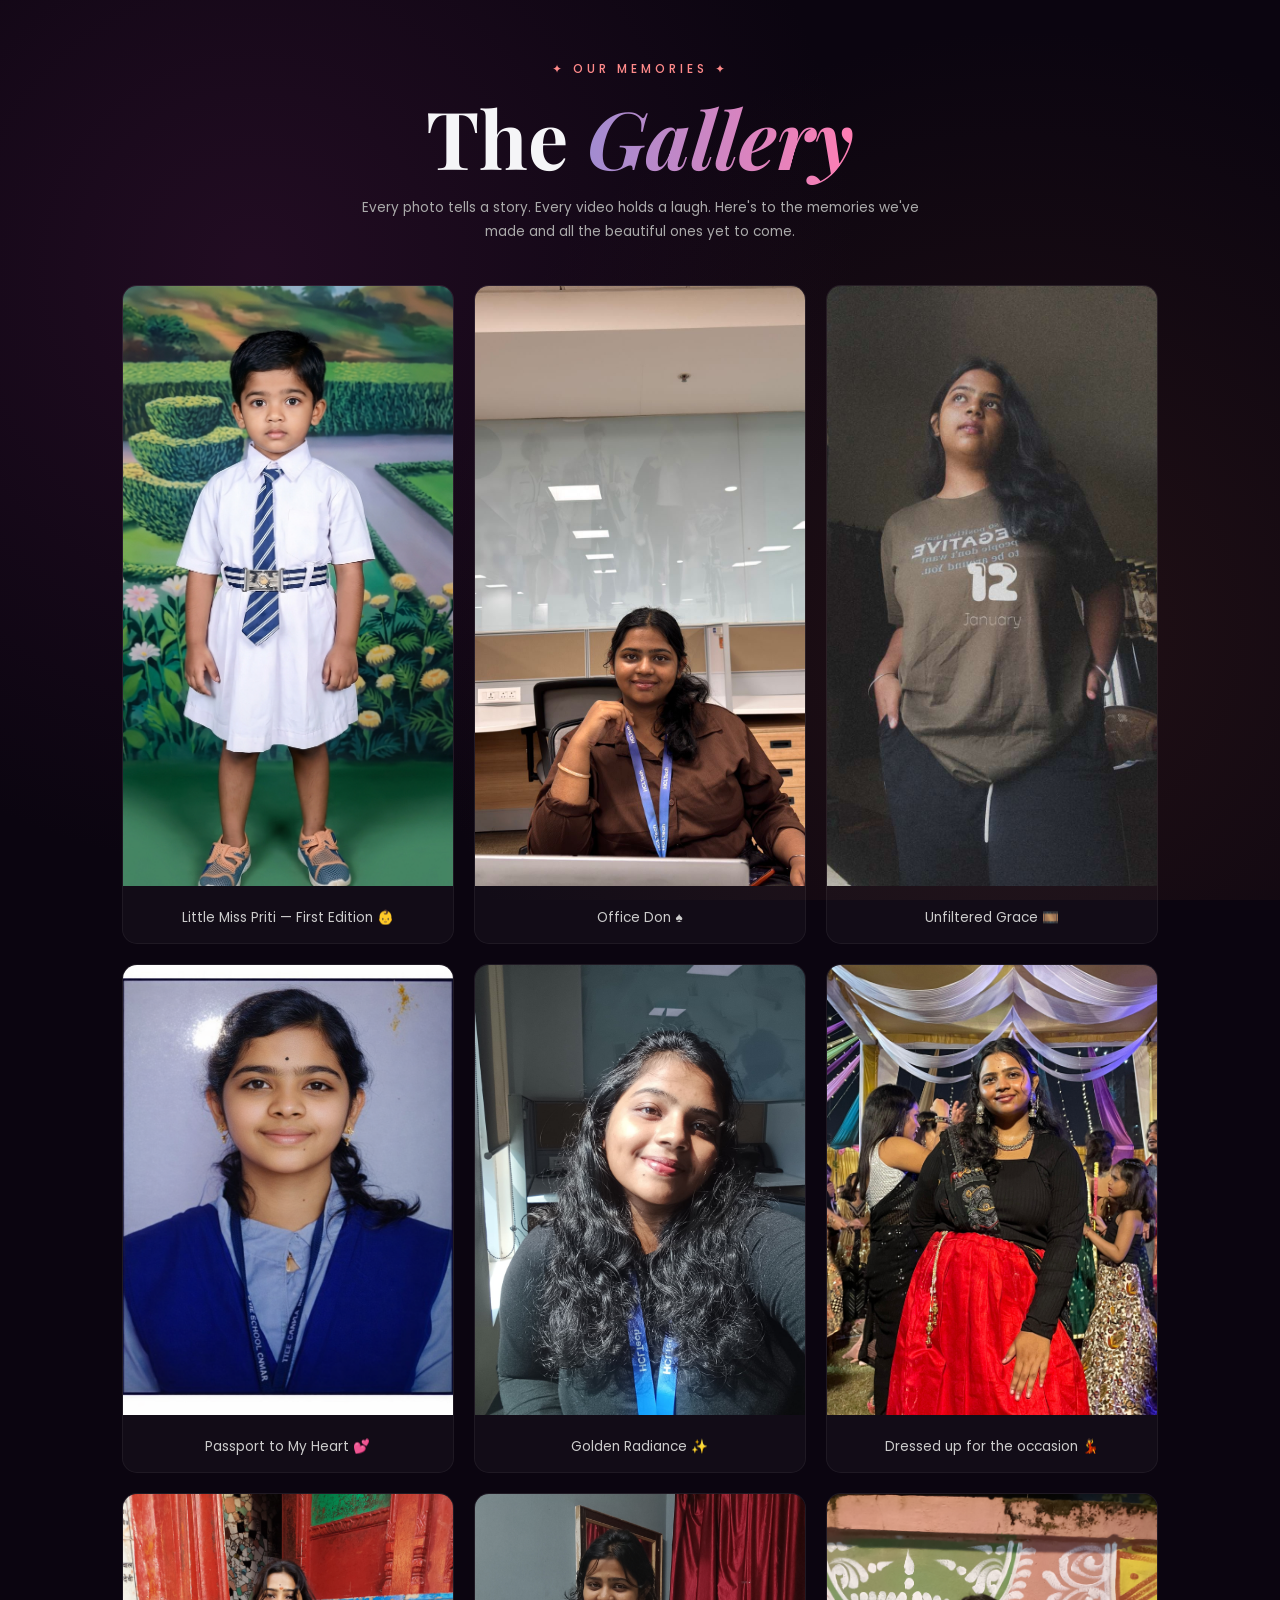
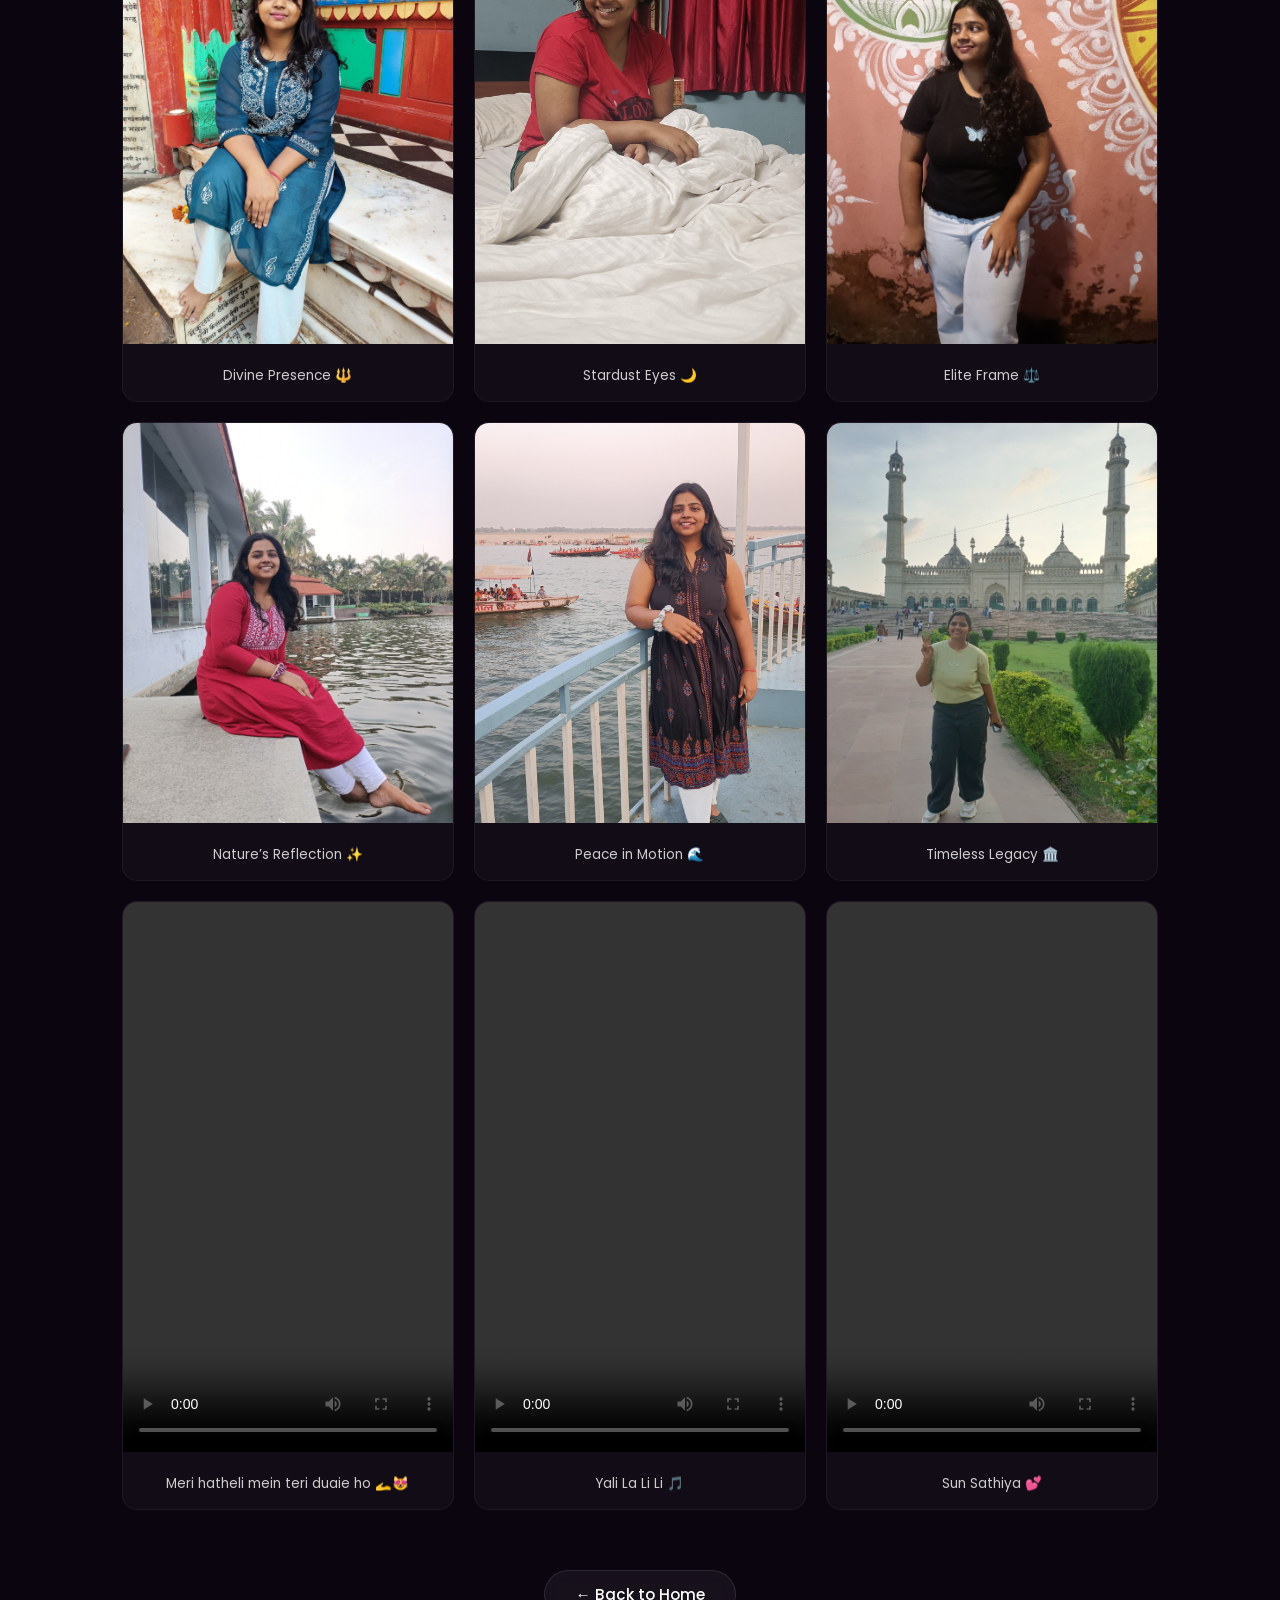
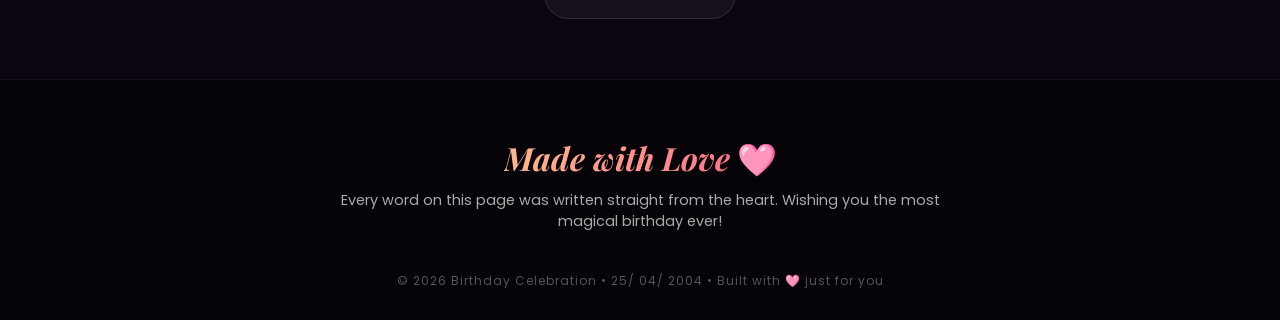
==== gallery.html @ d747f532 "Add files via upload Initial gallery upload ." ====
<!DOCTYPE html>
<html lang="en">
<head>
    <meta charset="UTF-8">
    <meta name="viewport" content="width=device-width, initial-scale=1.0">
    <title>The Gallery</title>
    <link rel="stylesheet" href="style.css">
</head>
<body>
    <!-- <div id="particle-container"></div> -->

    <main class="content-wrapper">
        <p class="overline">✦ OUR MEMORIES ✦</p>
        
        <h1 style="font-size: clamp(3.5rem, 10vw, 5rem); margin-bottom: 15px;">
            The <span class="text-purple-pink" style="font-style: italic;">Gallery</span>
        </h1>
        
        <p style="color: #aaa; text-align: center; max-width: 600px; font-size: 0.85rem; line-height: 1.8;">
            Every photo tells a story. Every video holds a laugh. Here's to the memories we've made and all the beautiful ones yet to come.
        </p>

        <div class="gallery-grid">
            <!-- 1st card -->
            <div class="media-card"><img src="media/Childhood_portrait.png" alt="Best moments" style="width: 100%; height: 600px; object-fit: cover;"><div class="media-caption">Little Miss Priti — First Edition 👶</div></div>

            <!-- 3rd card  -->
            <div class="media-card"><img src="media/IMG-1.jpg" alt="Best moments" style="width: 100%; height: 600px; object-fit: cover;"><div class="media-caption">Office Don ♠️</div></div>

            <!-- 12th card  -->
            <div class="media-card"><img src="media/IMG-10.jpg" alt="Best moments" style="width: 100%; height: 600px; object-fit: cover;"><div class="media-caption">Unfiltered Grace 🎞️</div></div>
              
            <!-- 2nd card  -->
            <div class="media-card"><img src="media/priti_passport_size.png" alt="Best moments" style="width: 100%; height: 450px; object-fit: cover;"><div class="media-caption">Passport to My Heart 💕</div></div>
            <!-- 5th card  -->
            <div class="media-card"><img src="media/IMG-3.jpg" alt="Best moments" style="width: 100%; height: 450px; object-fit: cover;"><div class="media-caption">Golden Radiance ✨</div></div>
            <!-- 6th card  -->
            <div class="media-card"><img src="media/IMG-4.jpg" alt="Best moments" style="width: 100%; height: 450px; object-fit: cover;"><div class="media-caption">Dressed up for the occasion 💃</div></div>



            <!-- 4th card  -->
            <div class="media-card"><img src="media/IMG-2.jpg" alt="Best moments" style="width: 100%; height: 450px; object-fit: cover;"><div class="media-caption">Divine Presence 🔱</div></div>
            <!-- 9th card  -->
            <div class="media-card"><img src="media/IMG-7.jpg" alt="Best moments" style="width: 100%; height: 450px; object-fit: cover;"><div class="media-caption">Stardust Eyes 🌙</div></div>
            <!--11th card  -->
            <div class="media-card"><img src="media/IMG-9.jpg" alt="Best moments" style="width: 100%; height: 450px; object-fit: cover;"><div class="media-caption">Elite Frame ⚖️</div></div>

            

            <!-- 7th card  -->
            <div class="media-card"><img src="media/IMG-5.jpg" alt="Best moments" style="width: 100%; height: 400px; object-fit: cover;"><div class="media-caption">Nature’s Reflection ✨</div></div>
            <!-- 8th card  -->
            <div class="media-card"><img src="media/IMG-6.jpg" alt="Best moments" style="width: 100%; height: 400px; object-fit: cover;"><div class="media-caption">Peace in Motion 🌊</div></div>
            <!-- 10th card  -->
            <div class="media-card"><img src="media/IMG-8.jpg" alt="Best moments" style="width: 100%; height: 400px; object-fit: cover;"><div class="media-caption">Timeless Legacy 🏛️</div></div>

            

            

            <!-- 13th card  -->
        <div class="media-card">
            <video controls style="width: 100%; height: 550px; object-fit: cover;">
            <source src="media/video_1.mp4" type="video/mp4">
                    Your browser does not support the video tag.
            </video>
            <div class="media-caption">Meri hatheli mein teri duaie ho 🫴😻</div></div> 

            <!-- 14th card  -->
            <div class="media-card">
            <video controls style="width: 100%; height: 550px; object-fit: cover;">
            <source src="media/video_2.mp4" type="video/mp4">
                    Your browser does not support the video tag.
            </video>
            <div class="media-caption">Yali La Li Li 🎵</div></div> 

            <!-- 15th card  -->
            <div class="media-card">
            <video controls style="width: 100%; height: 550px; object-fit: cover;">
            <source src="media/video_3.mp4" type="video/mp4">
                    Your browser does not support the video tag.
            </video>
            <div class="media-caption"> Sun Sathiya 💕</div></div> 

        </div>
        
        <a href="index.html" class="btn btn-secondary" style="margin-top: 60px;">← Back to Home</a>
    </main>

    <footer>
        <h2 style="font-size: 2rem; margin-bottom: 15px;"><span class="text-peach-pink" style="font-style: italic;">Made with Love</span> 🩷</h2>
        <p style="font-size: 0.9rem; color: #aaa; margin-bottom: 30px; max-width: 600px; margin-left: auto; margin-right: auto;">Every word on this page was written straight from the heart. Wishing you the most magical birthday ever!</p>
        <!-- <div class="button-group" style="margin-top: 0;">
            <a href="#" class="btn btn-primary-purple">📧 Send a Message</a>
            <a href="#" class="btn btn-secondary" style="color: var(--accent-yellow);">💬 WhatsApp Me</a>
        </div> -->
        <p style="margin-top: 40px; font-size: 0.75rem; color: #555; letter-spacing: 1px;">© 2026 Birthday Celebration • 25/ 04/ 2004 • Built with 🩷 just for you </p>
    </footer>

    <script src="script.js"></script>
</body>
</html>
---- style.css ----
@import url('https://fonts.googleapis.com/css2?family=Playfair+Display:ital,wght@0,600;0,700;1,600;1,700&family=Poppins:wght@300;400;500;600&display=swap');

:root {
    --bg-dark: #0b0510;
    --text-light: #f5f5f7;
    --gradient-peach-pink: linear-gradient(to right, #ffb88c, #ff758c);
    --gradient-purple-pink: linear-gradient(to right, #a18cd1, #ff7eb3);
    --accent-yellow: #f6c90e;
}

* { margin: 0; padding: 0; box-sizing: border-box; }

body {
    font-family: 'Poppins', sans-serif;
    background-color: var(--bg-dark);
    /* The subtle glowing background from your screenshot */
    background-image: 
        radial-gradient(circle at 20% 30%, rgba(68, 23, 62, 0.4) 0%, transparent 50%),
        radial-gradient(circle at 80% 70%, rgba(85, 43, 33, 0.3) 0%, transparent 50%);
    background-attachment: fixed;
    color: var(--text-light);
    overflow-x: hidden;
    min-height: 100vh;
    display: flex;
    flex-direction: column;
    
}

/* --- TYPOGRAPHY --- */
h1, h2 { font-family: 'Playfair Display', serif; text-align: center; line-height: 1.1; }

.text-peach-pink {
    background: var(--gradient-peach-pink);
    -webkit-background-clip: text;
    -webkit-text-fill-color: transparent;
}

.text-purple-pink {
    background: var(--gradient-purple-pink);
    -webkit-background-clip: text;
    -webkit-text-fill-color: transparent;
}

.gugu {
    background: var(--gradient-purple-pink);
    -webkit-background-clip: text;
    -webkit-text-fill-color: transparent;
    font-family:'Playfair Display';
    font-size:2.55rem;
}

.overline {
    font-size: 0.75rem;
    letter-spacing: 4px;
    color: #ff8a8a;
    text-transform: uppercase;
    margin-bottom: 15px;
    text-align: center;
    font-weight: 500;
}

/* --- PARTICLES --- */
#particle-container {
    position: fixed; top: 0; left: 0; width: 100%; height: 100%;
    pointer-events: none; z-index: 0; overflow: hidden;
}
.particle { position: absolute; opacity: 0; animation: floatUp 10s linear infinite; }
@keyframes floatUp {
    0% { transform: translateY(100vh) rotate(0deg); opacity: 0; }
    10% { opacity: 0.6; }
    90% { opacity: 0.6; }
    100% { transform: translateY(-10vh) rotate(360deg); opacity: 0; }
}


/* --- CONTENT --- */
.content-wrapper { position: relative; z-index: 10; flex: 1; display: flex; flex-direction: column; align-items: center; padding: 60px 5%; }

/* --- BUTTONS --- */
.button-group { display: flex; gap: 20px; justify-content: center; margin-top: 30px; flex-wrap: wrap; }
.btn {
    padding: 12px 30px; border-radius: 50px; text-decoration: none; font-weight: 500; font-size: 0.95rem; color: white;
    transition: transform 0.3s, box-shadow 0.3s; border: 1px solid rgba(255,255,255,0.1); display: flex; align-items: center; gap: 8px; cursor: pointer;
}
.btn-primary { background: var(--gradient-peach-pink); color: white; border: none; font-weight: 600; }
.btn-primary-purple { background: var(--gradient-purple-pink); color: white; border: none; font-weight: 600; }
.btn-secondary { background: rgba(255,255,255,0.05); backdrop-filter: blur(10px); }
.btn:hover { transform: translateY(-3px); box-shadow: 0 10px 20px rgba(0,0,0,0.3); }

/* --- WISHES QUOTE & CARDS --- */
.quote-box {
    background: linear-gradient(135deg, #2a1139, #1a0b2e);
    padding: 40px; border-radius: 15px; max-width: 800px; text-align: center; margin: 40px 0;
    border: 1px solid rgba(161, 140, 209, 0.15); font-family: 'Playfair Display', serif; font-style: italic; font-size: 1.3rem; line-height: 1.6;
}

.wishes-grid { display: grid; grid-template-columns: repeat(auto-fit, minmax(280px, 1fr)); gap: 20px; width: 100%; max-width: 1000px; }
.wish-card { padding: 30px; border-radius: 15px; color: #fff; transition: 0.4s; position: relative; overflow: hidden; cursor: default; }
.wish-card:hover { transform: translateY(-10px) scale(1.02); box-shadow: 0 15px 30px rgba(0,0,0,0.5); z-index: 2; }
.wish-card h3 { font-family: 'Playfair Display', serif; margin-bottom: 12px; font-size: 1.25rem; font-style: italic;}
.wish-card p { font-size: 0.85rem; opacity: 0.9; line-height: 1.6; }
.card-number { position: absolute; top: 15px; right: 20px; font-size: 3rem; font-weight: bold; opacity: 0.15; font-family: 'Playfair Display', serif; }

/* Exact Solid Colors for Cards from your image */
.card-1 { background: #ff5e7e; } /* Pink */
.card-2 { background: #ffb703; } /* Yellow */
.card-3 { background: #8338ec; } /* Purple */
.card-4 { background: #00b4d8; } /* Cyan */
.card-5 { background: #3a86ff; } /* Blue */
.card-6 { background: #fb0707a6; } /* Orange */

/* --- GALLERY --- */
/* .gallery-grid { display: grid; grid-template-columns: repeat(3,1fr); gap: 20px; width: 100%; max-width: 1200px; margin-top: 40px; } */

.gallery-grid{ display: grid; grid-template-columns: repeat(3,1fr); gap: 20px;margin-top: 40px; width: 90%;}
/* .gallery-grid{ display: flex; flex-wrap: wrap; justify-content: space-around;  margin-top: 20px;} */

@media(max-width : 600px) { 
    .gallery-grid{
        grid-template-columns: repeat(1 ,1fr);
    }
}
.media-card { background: rgba(255,255,255,0.03); border: 1px solid rgba(255,255,255,0.05); border-radius: 15px; overflow: hidden; transition: transform 0.3s; }
.media-card:hover { transform: translateY(-10px); border-color: rgba(255,138,138,0.5); }
.media-placeholder { width: 100%; height: 250px; background: rgba(0,0,0,0.5); display: flex; justify-content: center; align-items: center; color: #666; text-align: center; font-size: 0.9rem;}
.media-caption { padding: 15px; text-align: center; font-size: 0.85rem; color: #ccc; }

/* --- FOOTER --- */
footer { text-align: center; padding: 60px 20px 30px; background-color: #050208; border-top: 1px solid rgba(255,255,255,0.05); position: relative; z-index: 10; }





/* This target devices with a screen width of 600px or less (most phones) */
@media (max-width: 600px) {
    
    .media-card {
        margin-bottom: 20px; /* Adds space between cards when they stack */
    }

    .media-card img,
    .media-card video {
        /* We use !important to override the 600px height you set in the HTML */
        height: 400px !important; 
        width: 100% !important;
        object-fit: cover;
    }

    .media-caption {
        font-size: 0.85rem; /* Makes text slightly smaller for phone screens */
        padding: 10px;
    }
}
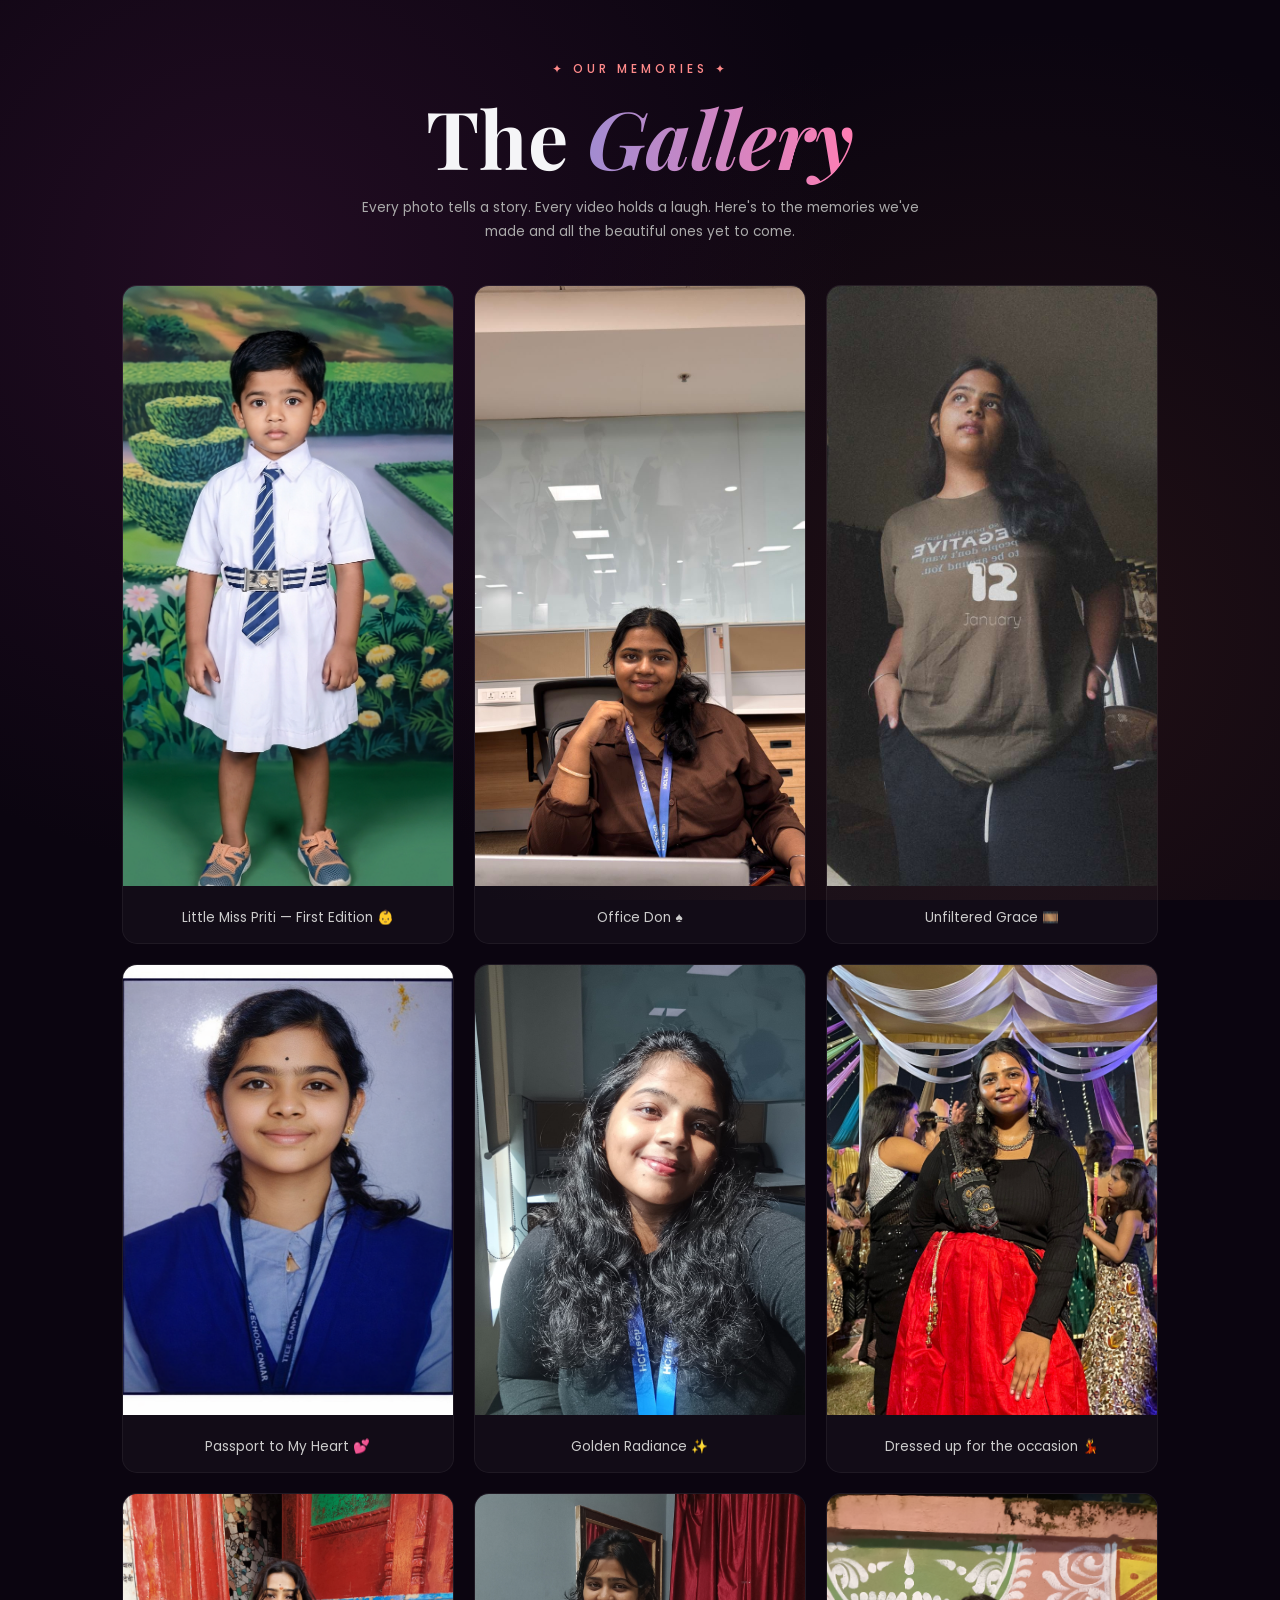
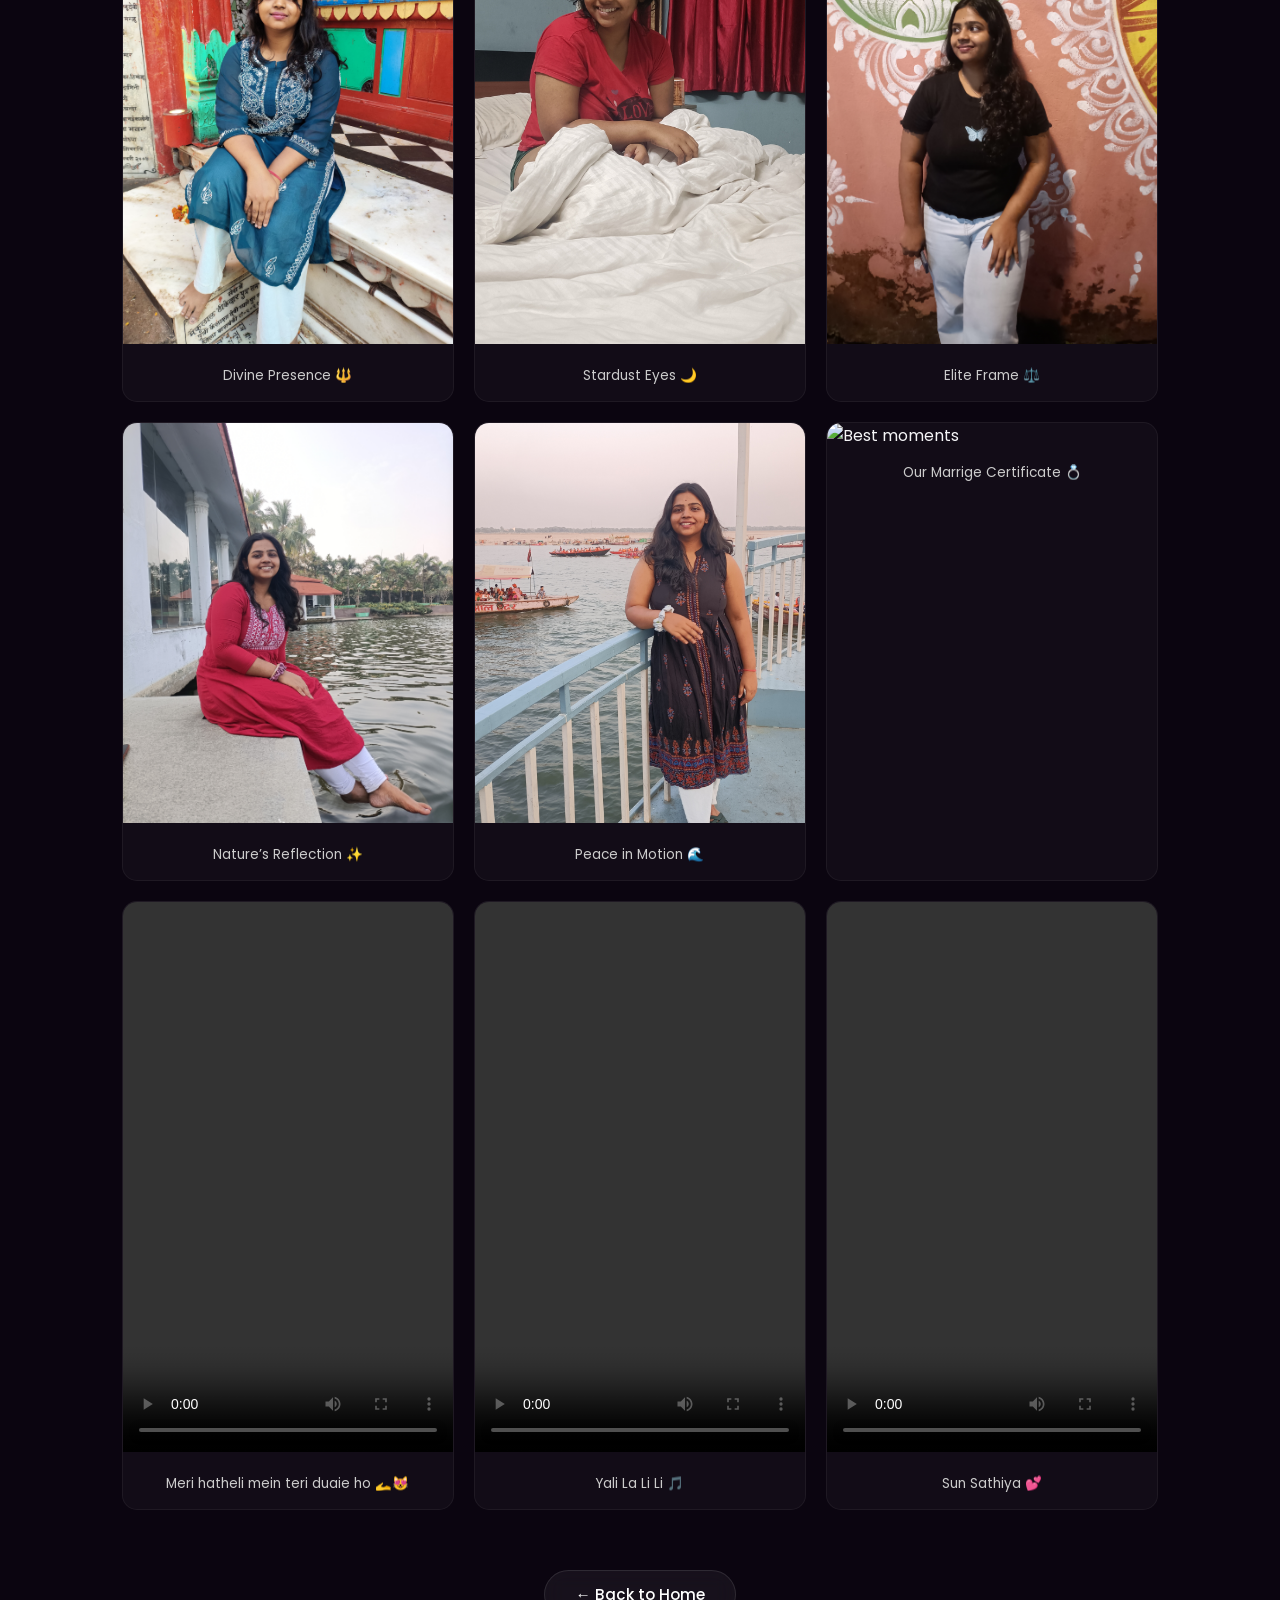
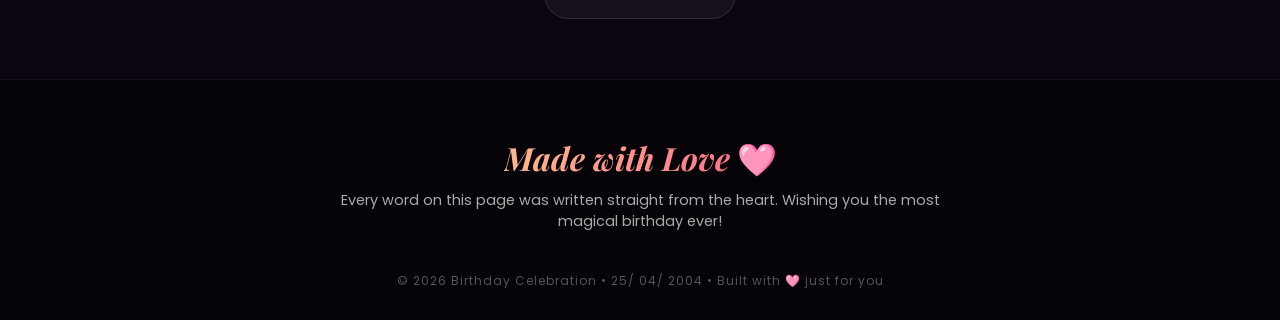
==== commit 9cdfad7c: "Update gallery.html" ====
--- a/gallery.html
+++ b/gallery.html
@@ -53,7 +53,7 @@
             <!-- 8th card  -->
             <div class="media-card"><img src="media/IMG-6.jpg" alt="Best moments" style="width: 100%; height: 400px; object-fit: cover;"><div class="media-caption">Peace in Motion 🌊</div></div>
             <!-- 10th card  -->
-            <div class="media-card"><img src="media/IMG-8.jpg" alt="Best moments" style="width: 100%; height: 400px; object-fit: cover;"><div class="media-caption">Timeless Legacy 🏛️</div></div>
+            <div class="media-card"><img src="marrige_certificate.png" alt="Best moments" style="width: 100%; height: 400px; object-fit: cover;"><div class="media-caption">Our Marrige Certificate 💍</div></div>
 
             
 
@@ -62,7 +62,7 @@
             <!-- 13th card  -->
         <div class="media-card">
             <video controls style="width: 100%; height: 550px; object-fit: cover;">
-            <source src="media/video_1.mp4" type="video/mp4">
+            <source src="video_1.mp4" type="video/mp4">
                     Your browser does not support the video tag.
             </video>
             <div class="media-caption">Meri hatheli mein teri duaie ho 🫴😻</div></div> 
@@ -70,7 +70,7 @@
             <!-- 14th card  -->
             <div class="media-card">
             <video controls style="width: 100%; height: 550px; object-fit: cover;">
-            <source src="media/video_2.mp4" type="video/mp4">
+            <source src="video_2.mp4" type="video/mp4">
                     Your browser does not support the video tag.
             </video>
             <div class="media-caption">Yali La Li Li 🎵</div></div> 
@@ -78,7 +78,7 @@
             <!-- 15th card  -->
             <div class="media-card">
             <video controls style="width: 100%; height: 550px; object-fit: cover;">
-            <source src="media/video_3.mp4" type="video/mp4">
+            <source src="video_3.mp4" type="video/mp4">
                     Your browser does not support the video tag.
             </video>
             <div class="media-caption"> Sun Sathiya 💕</div></div> 
@@ -100,4 +100,4 @@
 
     <script src="script.js"></script>
 </body>
-</html>+</html>
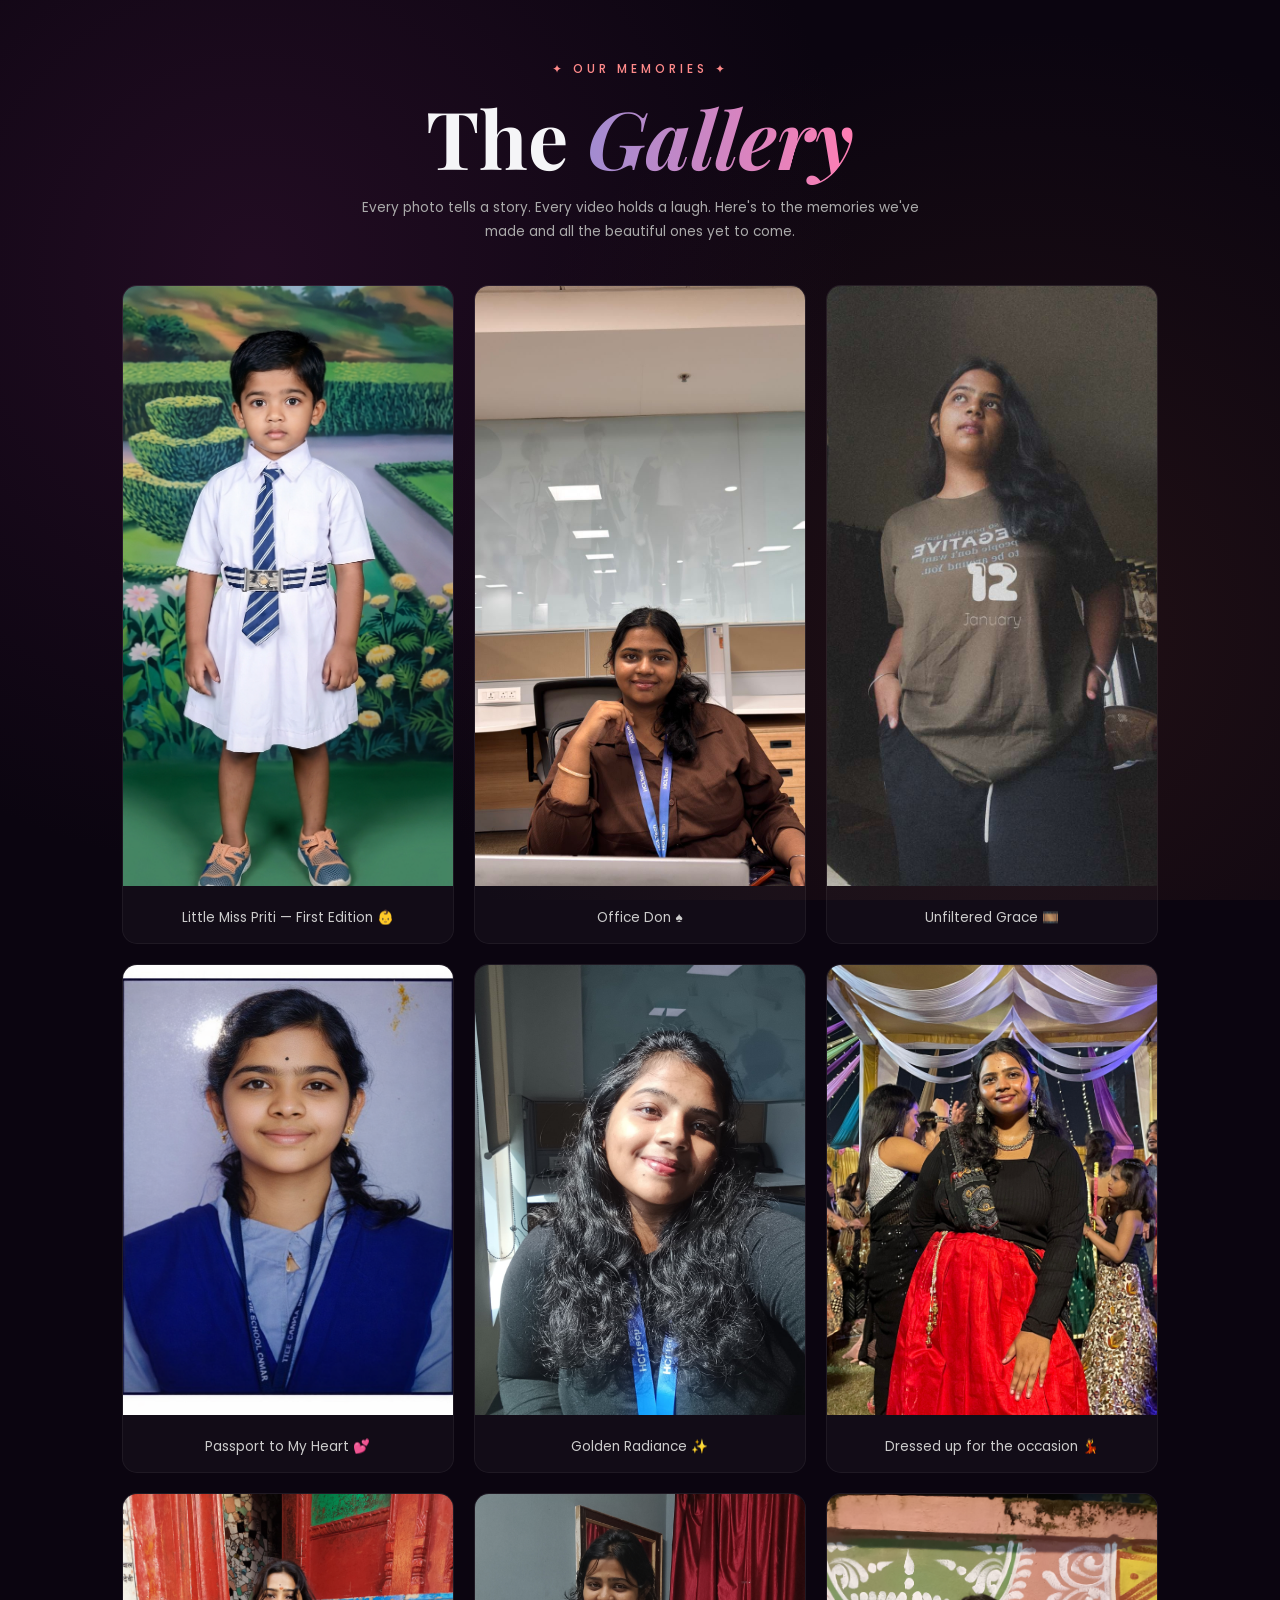
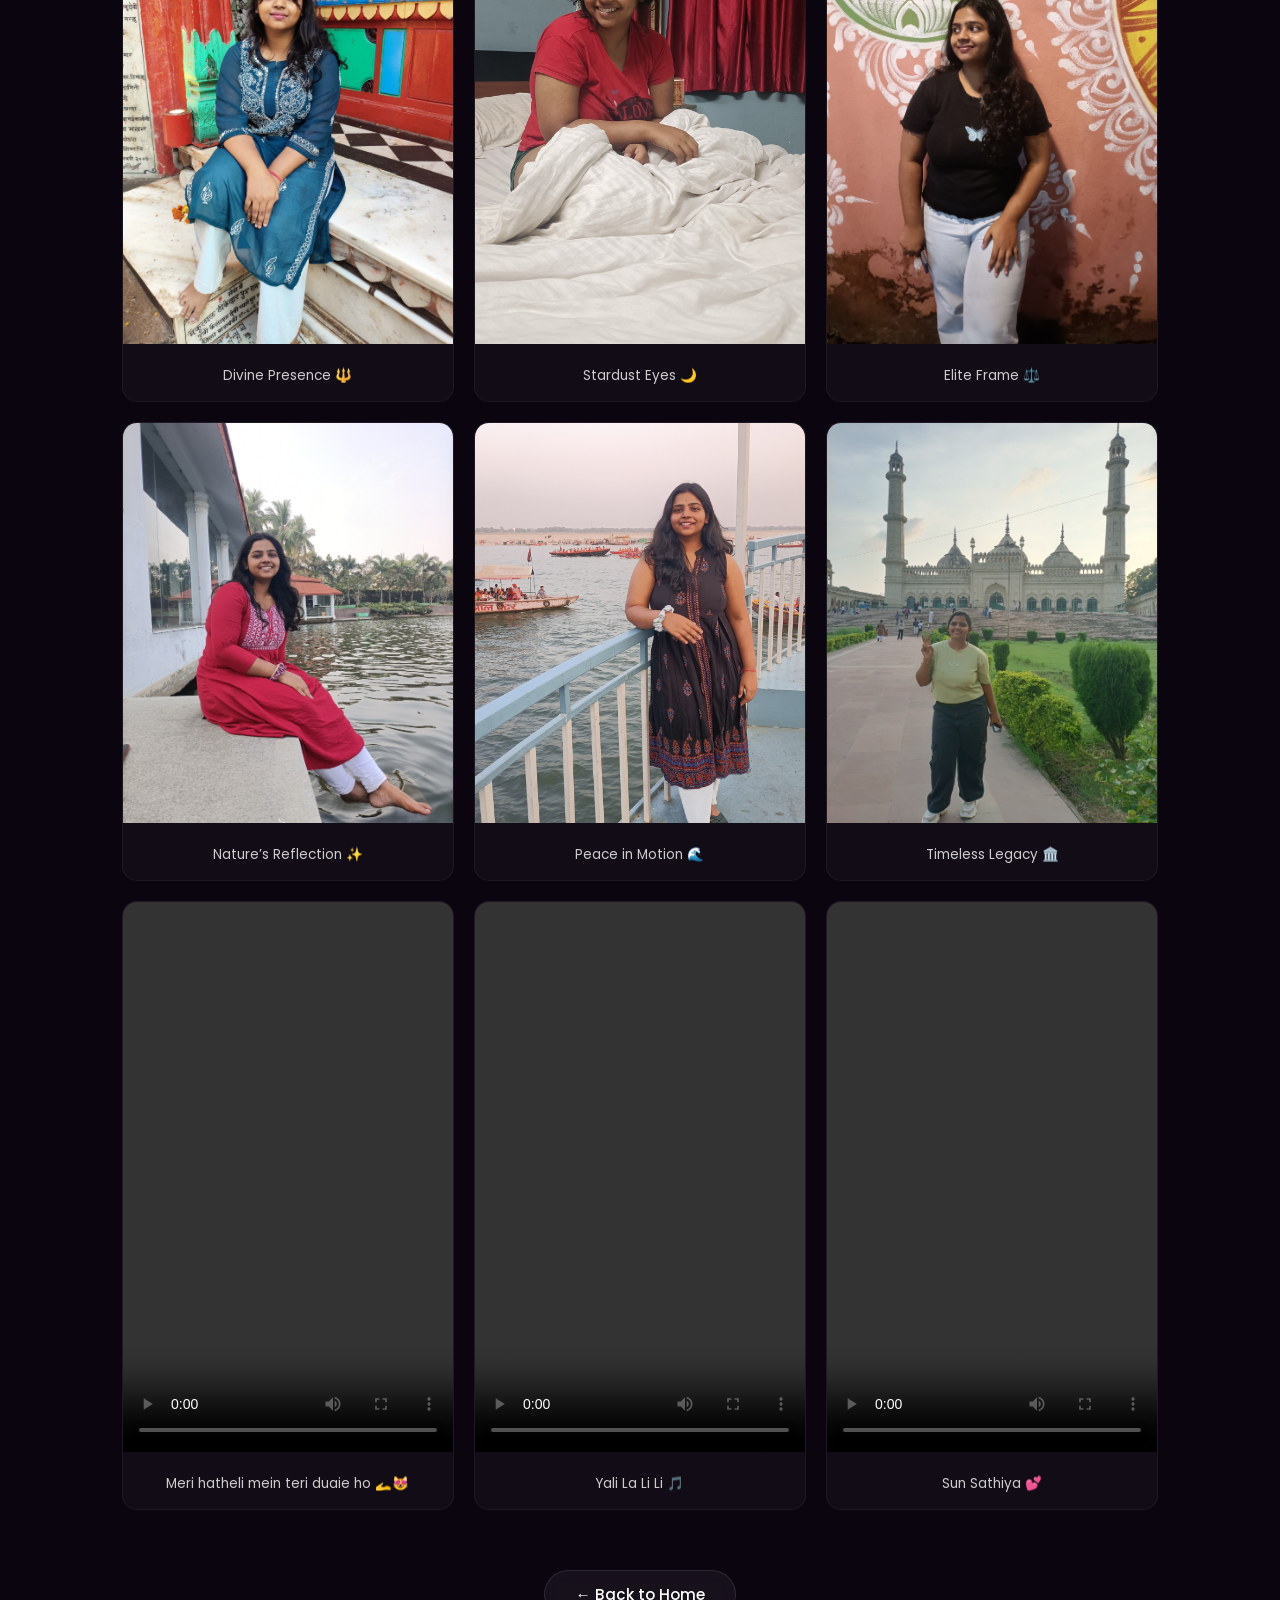
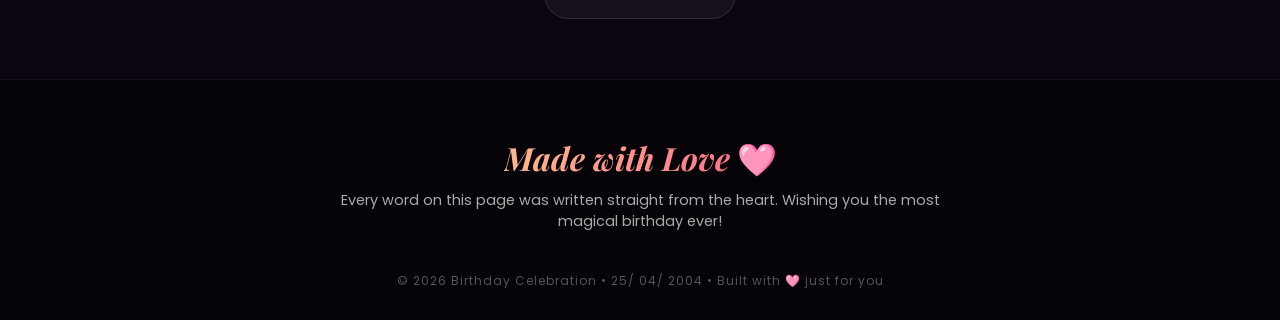
==== commit a8691ffa: "Update gallery.html" ====
--- a/gallery.html
+++ b/gallery.html
@@ -53,7 +53,8 @@
             <!-- 8th card  -->
             <div class="media-card"><img src="media/IMG-6.jpg" alt="Best moments" style="width: 100%; height: 400px; object-fit: cover;"><div class="media-caption">Peace in Motion 🌊</div></div>
             <!-- 10th card  -->
-            <div class="media-card"><img src="marrige_certificate.png" alt="Best moments" style="width: 100%; height: 400px; object-fit: cover;"><div class="media-caption">Our Marrige Certificate 💍</div></div>
+            <div class="media-card"><img src="media/IMG-8.jpg" alt="Best moments" style="width: 100%; height: 400px; object-fit: cover;"><div class="media-caption">Timeless Legacy 🏛️</div></div>
+            <!-- <div class="media-card"><img src="marrige_certificate.png" alt="Best moments" style="width: 100%; height: 400px; object-fit: cover;"><div class="media-caption">Our Marrige Certificate 💍</div></div> -->
 
             
 
